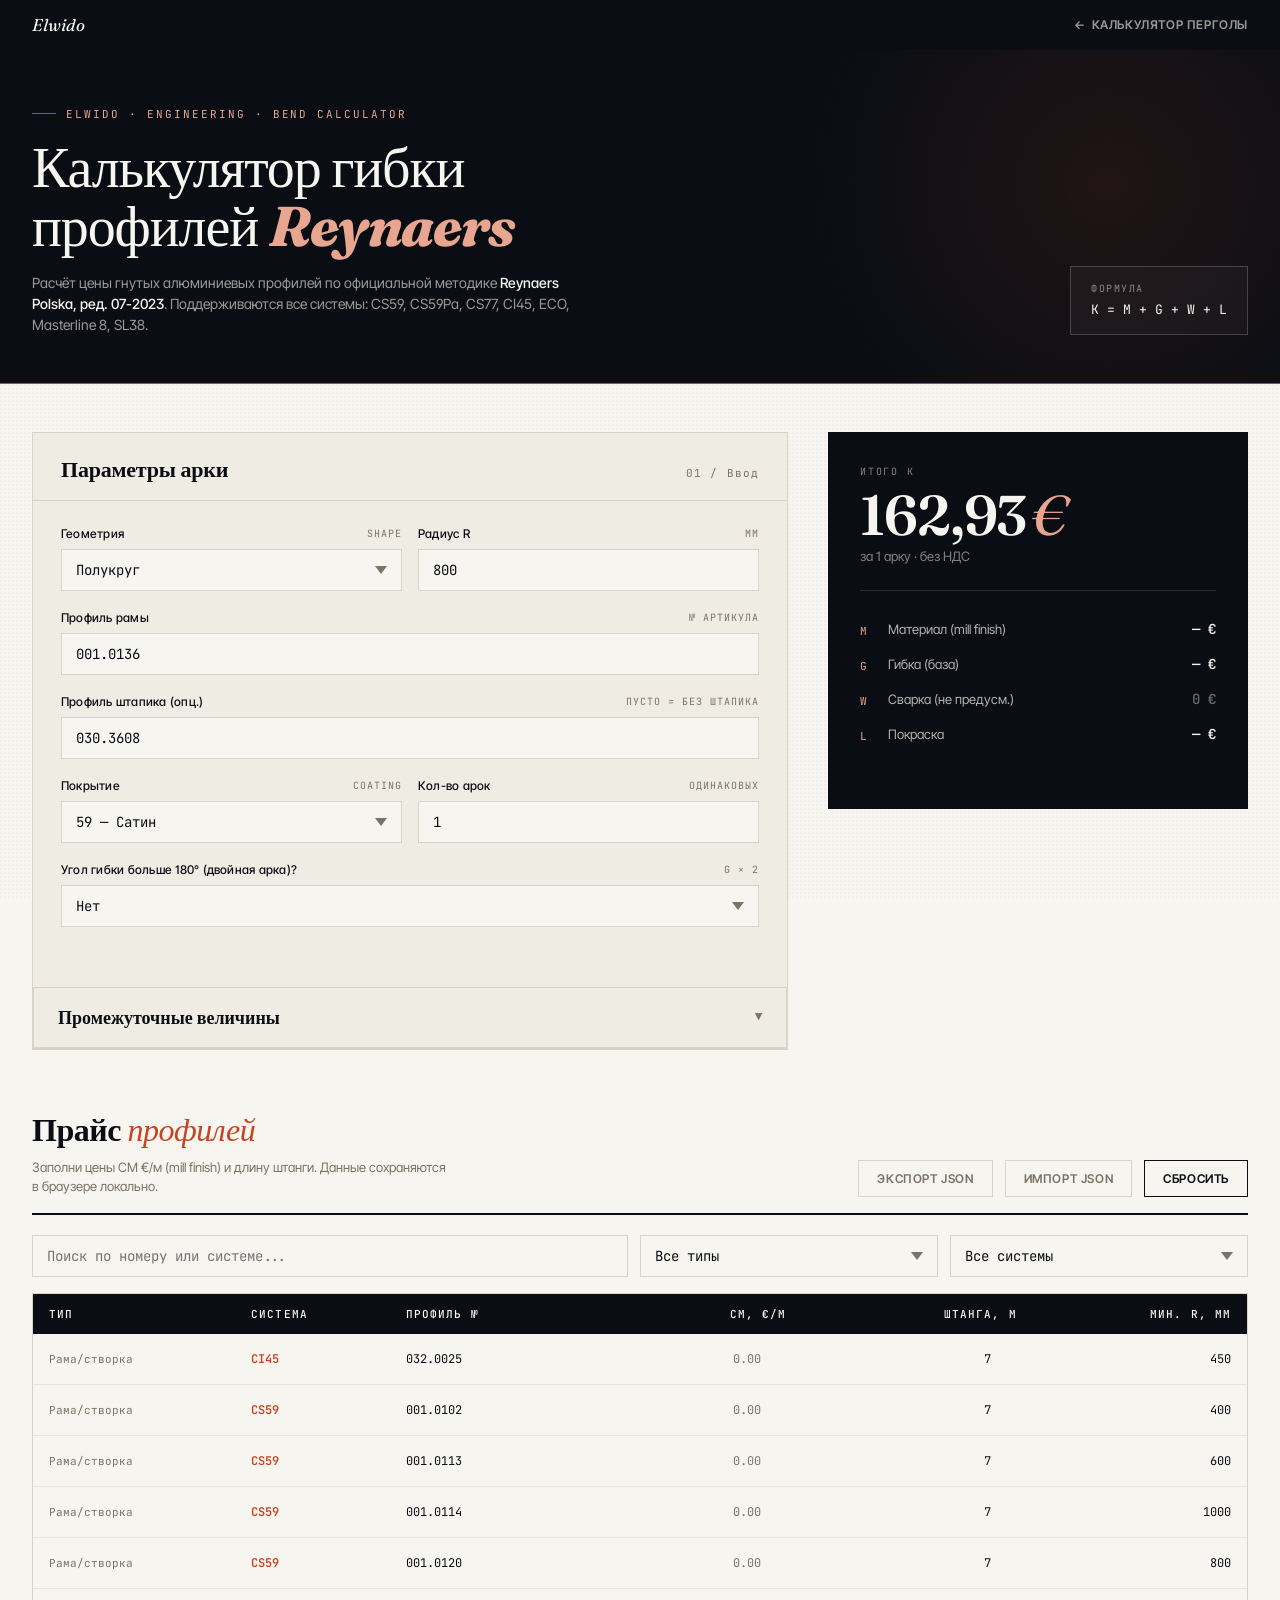
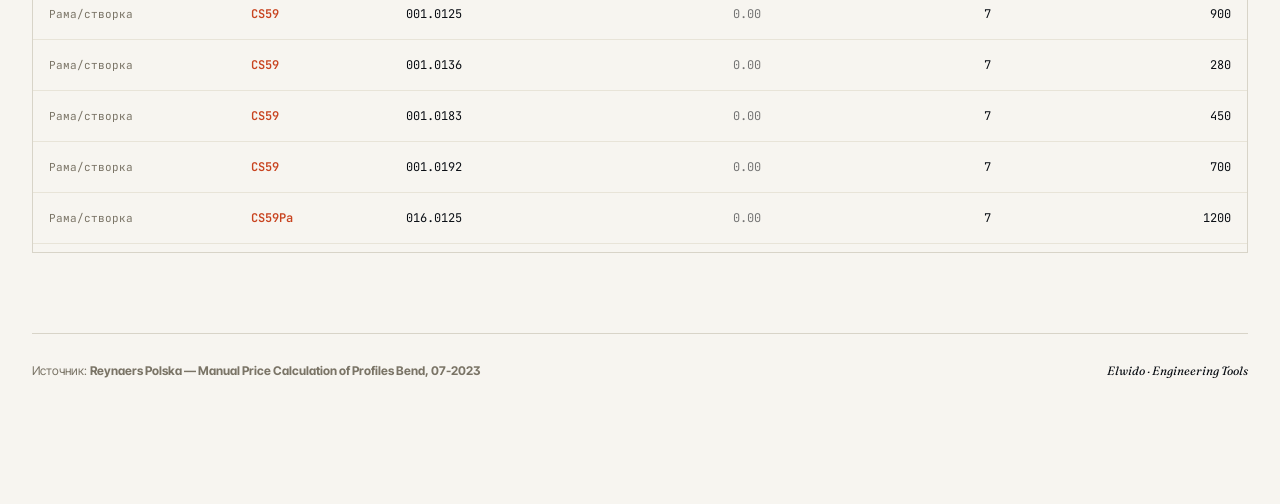
==== bending.html @ 5dc1578b "Add Reynaers profile bending calculator (bending.html) - New standalone page with full calculation l" ====
<!DOCTYPE html>
<html lang="ru">
<head>
<meta charset="UTF-8">
<meta name="viewport" content="width=device-width, initial-scale=1.0">
<title>Калькулятор гибки Reynaers — Elwido</title>
<link rel="preconnect" href="https://fonts.googleapis.com">
<link rel="preconnect" href="https://fonts.gstatic.com" crossorigin>
<link href="https://fonts.googleapis.com/css2?family=Fraunces:opsz,wght@9..144,400;9..144,600;9..144,800&family=JetBrains+Mono:wght@400;500;700&family=Inter+Tight:wght@400;500;600;700&display=swap" rel="stylesheet">
<style>
  :root {
    --ink: #0a0e14;
    --ink-soft: #1a1f28;
    --paper: #f7f5f0;
    --paper-warm: #efece4;
    --line: #d8d4c8;
    --line-soft: #e8e4d8;
    --accent: #c8431f;
    --accent-soft: #e8a690;
    --steel: #4a5568;
    --muted: #7a7466;
    --ok: #2d5f3f;
    --warn: #b8521a;
    --err: #8b2914;
    --shadow-sm: 0 1px 2px rgba(10,14,20,.04);
    --shadow-md: 0 2px 8px rgba(10,14,20,.06);
    --font-display: 'Fraunces', Georgia, serif;
    --font-body: 'Inter Tight', system-ui, sans-serif;
    --font-mono: 'JetBrains Mono', 'SF Mono', Consolas, monospace;
  }

  * { box-sizing: border-box; margin: 0; padding: 0; }
  html { scroll-behavior: smooth; }

  body {
    font-family: var(--font-body);
    color: var(--ink);
    background: var(--paper);
    line-height: 1.5;
    font-feature-settings: "ss01", "cv01", "cv11";
    -webkit-font-smoothing: antialiased;
  }

  body::before {
    content: '';
    position: fixed;
    inset: 0;
    background-image: radial-gradient(circle at 1px 1px, rgba(10,14,20,0.025) 1px, transparent 0);
    background-size: 4px 4px;
    pointer-events: none;
    z-index: 1;
  }

  .container {
    max-width: 1280px;
    margin: 0 auto;
    padding: 0 32px;
    position: relative;
    z-index: 2;
  }

  /* ── Top nav ── */
  .topnav {
    background: var(--ink);
    padding: 12px 32px;
    display: flex;
    align-items: center;
    justify-content: space-between;
    position: sticky;
    top: 0;
    z-index: 100;
  }
  .topnav-brand {
    font-family: var(--font-display);
    font-style: italic;
    font-size: 17px;
    color: var(--paper);
    text-decoration: none;
  }
  .topnav-back {
    font-family: var(--font-body);
    font-size: 12px;
    font-weight: 600;
    letter-spacing: 0.05em;
    text-transform: uppercase;
    color: rgba(247,245,240,0.6);
    text-decoration: none;
    display: flex;
    align-items: center;
    gap: 6px;
    transition: color 0.15s;
  }
  .topnav-back:hover { color: var(--paper); }
  .topnav-back::before { content: '←'; }

  /* ── Hero ── */
  .hero {
    background: var(--ink);
    color: var(--paper);
    padding: 56px 0 48px;
    position: relative;
    overflow: hidden;
    border-bottom: 1px solid var(--accent);
  }

  .hero::before {
    content: '';
    position: absolute;
    top: -50%;
    right: -10%;
    width: 600px;
    height: 600px;
    background: radial-gradient(circle, rgba(200,67,31,0.12) 0%, transparent 70%);
    pointer-events: none;
  }

  .hero-grid {
    display: grid;
    grid-template-columns: 1fr auto;
    gap: 32px;
    align-items: end;
    position: relative;
  }

  .eyebrow {
    font-family: var(--font-mono);
    font-size: 11px;
    letter-spacing: 0.18em;
    text-transform: uppercase;
    color: var(--accent-soft);
    margin-bottom: 16px;
    display: flex;
    align-items: center;
    gap: 10px;
  }
  .eyebrow::before {
    content: '';
    display: inline-block;
    width: 24px;
    height: 1px;
    background: var(--accent);
  }

  h1 {
    font-family: var(--font-display);
    font-weight: 400;
    font-size: clamp(36px, 5vw, 56px);
    line-height: 1.05;
    letter-spacing: -0.02em;
    margin-bottom: 16px;
  }
  h1 em {
    font-style: italic;
    font-weight: 800;
    color: var(--accent-soft);
  }

  .hero-meta {
    font-size: 14px;
    color: rgba(247,245,240,0.6);
    max-width: 540px;
  }
  .hero-meta strong { color: var(--paper); font-weight: 500; }

  .formula-badge {
    font-family: var(--font-mono);
    font-size: 13px;
    color: var(--paper);
    border: 1px solid rgba(247,245,240,0.2);
    padding: 14px 20px;
    background: rgba(247,245,240,0.03);
  }
  .formula-badge .label {
    font-size: 10px;
    color: rgba(247,245,240,0.5);
    text-transform: uppercase;
    letter-spacing: 0.15em;
    display: block;
    margin-bottom: 4px;
  }

  /* ── Layout ── */
  main { padding: 48px 0 96px; }

  .layout {
    display: grid;
    grid-template-columns: 1fr 420px;
    gap: 40px;
    align-items: start;
  }

  @media (max-width: 1024px) {
    .layout { grid-template-columns: 1fr; }
    .container { padding: 0 20px; }
    .hero { padding: 40px 0 32px; }
    .hero-grid { grid-template-columns: 1fr; }
    .topnav { padding: 12px 20px; }
  }

  /* ── Panel ── */
  .panel {
    background: var(--paper-warm);
    border: 1px solid var(--line);
  }
  .panel-header {
    padding: 20px 28px 14px;
    border-bottom: 1px solid var(--line);
    display: flex;
    justify-content: space-between;
    align-items: baseline;
  }
  .panel-title {
    font-family: var(--font-display);
    font-size: 22px;
    font-weight: 600;
    letter-spacing: -0.01em;
  }
  .panel-num {
    font-family: var(--font-mono);
    font-size: 11px;
    color: var(--muted);
    letter-spacing: 0.1em;
  }
  .panel-body { padding: 24px 28px 28px; }

  .field-group { display: grid; gap: 18px; }
  .field-row { display: grid; grid-template-columns: 1fr 1fr; gap: 16px; }
  .field { display: flex; flex-direction: column; gap: 6px; }
  .field-full { grid-column: 1 / -1; }

  label {
    font-size: 12px;
    font-weight: 500;
    color: var(--ink);
    letter-spacing: 0.02em;
    display: flex;
    justify-content: space-between;
    align-items: center;
  }
  label .hint {
    font-family: var(--font-mono);
    font-size: 10px;
    color: var(--muted);
    font-weight: 400;
    text-transform: uppercase;
    letter-spacing: 0.1em;
  }

  input[type="text"],
  input[type="number"],
  select {
    font-family: var(--font-mono);
    font-size: 14px;
    padding: 11px 14px;
    border: 1px solid var(--line);
    background: var(--paper);
    color: var(--ink);
    transition: border-color 0.15s, background 0.15s;
    width: 100%;
  }
  input[type="text"]:focus,
  input[type="number"]:focus,
  select:focus {
    outline: none;
    border-color: var(--accent);
    background: #fff;
  }
  select {
    appearance: none;
    background-image: url("data:image/svg+xml,%3Csvg xmlns='http://www.w3.org/2000/svg' width='12' height='8' viewBox='0 0 12 8'%3E%3Cpath fill='%237a7466' d='M6 8L0 0h12z'/%3E%3C/svg%3E");
    background-repeat: no-repeat;
    background-position: right 14px center;
    padding-right: 36px;
  }

  /* ── Result card ── */
  .result-card {
    background: var(--ink);
    color: var(--paper);
    padding: 32px;
    position: sticky;
    top: 60px;
  }
  .result-label {
    font-family: var(--font-mono);
    font-size: 10px;
    letter-spacing: 0.18em;
    text-transform: uppercase;
    color: rgba(247,245,240,0.5);
    margin-bottom: 8px;
  }
  .result-total {
    font-family: var(--font-display);
    font-size: 56px;
    font-weight: 600;
    line-height: 1;
    letter-spacing: -0.02em;
    margin-bottom: 4px;
  }
  .result-total .currency {
    color: var(--accent-soft);
    font-style: italic;
    font-weight: 400;
    margin-left: 4px;
  }
  .result-sub {
    font-size: 13px;
    color: rgba(247,245,240,0.5);
    margin-bottom: 28px;
    padding-bottom: 24px;
    border-bottom: 1px solid rgba(247,245,240,0.12);
  }

  .breakdown { display: grid; gap: 14px; }
  .breakdown-row {
    display: grid;
    grid-template-columns: auto 1fr auto;
    gap: 12px;
    align-items: baseline;
    font-size: 13px;
  }
  .breakdown-letter {
    font-family: var(--font-mono);
    font-size: 11px;
    color: var(--accent-soft);
    width: 16px;
  }
  .breakdown-name { color: rgba(247,245,240,0.7); }
  .breakdown-value {
    font-family: var(--font-mono);
    font-size: 14px;
    color: var(--paper);
    font-weight: 500;
  }
  .breakdown-row.muted .breakdown-value { color: rgba(247,245,240,0.4); }

  /* ── Checks ── */
  .checks { margin-top: 32px; }
  .check {
    display: grid;
    grid-template-columns: auto 1fr;
    gap: 12px;
    padding: 10px 0;
    border-bottom: 1px solid rgba(247,245,240,0.1);
    font-size: 13px;
  }
  .check:last-child { border-bottom: none; }
  .check-icon {
    width: 18px;
    height: 18px;
    border-radius: 50%;
    display: grid;
    place-items: center;
    font-family: var(--font-mono);
    font-size: 11px;
    font-weight: 700;
    flex-shrink: 0;
    margin-top: 1px;
  }
  .check.ok   .check-icon { background: var(--ok);   color: white; }
  .check.warn .check-icon { background: var(--warn);  color: white; }
  .check.err  .check-icon { background: var(--err);   color: white; }
  .check.muted .check-icon { background: rgba(247,245,240,0.15); color: rgba(247,245,240,0.5); }
  .check-text strong {
    display: block;
    font-weight: 500;
    color: var(--paper);
    margin-bottom: 2px;
  }
  .check-text span { color: rgba(247,245,240,0.5); font-size: 12px; }
  .check.err .check-text strong  { color: #f4a090; }
  .check.warn .check-text strong { color: #f0c090; }

  /* ── Intermediate ── */
  .intermediate {
    margin-top: 32px;
    background: var(--paper);
    border: 1px solid var(--line);
  }
  .intermediate-header {
    padding: 16px 24px;
    border-bottom: 1px solid var(--line);
    background: var(--paper-warm);
    display: flex;
    justify-content: space-between;
    align-items: center;
    cursor: pointer;
    user-select: none;
  }
  .intermediate-header:hover { background: #ebe7da; }
  .intermediate-title {
    font-family: var(--font-display);
    font-size: 18px;
    font-weight: 600;
  }
  .toggle-icon {
    font-family: var(--font-mono);
    font-size: 12px;
    color: var(--muted);
    transition: transform 0.2s;
  }
  .intermediate.open .toggle-icon { transform: rotate(180deg); }
  .intermediate-body { display: none; padding: 20px 24px; }
  .intermediate.open .intermediate-body { display: block; }

  .interm-grid {
    display: grid;
    grid-template-columns: repeat(auto-fill, minmax(220px, 1fr));
    gap: 14px 24px;
  }
  .interm-item {
    display: flex;
    justify-content: space-between;
    padding: 8px 0;
    border-bottom: 1px dashed var(--line-soft);
    font-size: 13px;
  }
  .interm-item .name { color: var(--muted); }
  .interm-item .value { font-family: var(--font-mono); font-weight: 500; color: var(--ink); }

  /* ── Price editor ── */
  .price-editor { margin-top: 56px; }
  .section-head {
    display: flex;
    justify-content: space-between;
    align-items: end;
    margin-bottom: 20px;
    padding-bottom: 16px;
    border-bottom: 2px solid var(--ink);
  }
  .section-head h2 {
    font-family: var(--font-display);
    font-size: 32px;
    font-weight: 600;
    letter-spacing: -0.015em;
  }
  .section-head h2 em { font-style: italic; color: var(--accent); font-weight: 400; }
  .section-head p { font-size: 13px; color: var(--muted); max-width: 420px; margin-top: 4px; }

  .price-toolbar { display: flex; gap: 12px; align-items: center; flex-wrap: wrap; }

  .btn {
    font-family: var(--font-body);
    font-size: 12px;
    font-weight: 600;
    letter-spacing: 0.05em;
    text-transform: uppercase;
    padding: 10px 18px;
    border: 1px solid var(--ink);
    background: var(--paper);
    color: var(--ink);
    cursor: pointer;
    transition: all 0.15s;
  }
  .btn:hover { background: var(--ink); color: var(--paper); }
  .btn.primary { background: var(--accent); border-color: var(--accent); color: white; }
  .btn.primary:hover { background: var(--ink); border-color: var(--ink); }
  .btn.ghost { background: transparent; border-color: var(--line); color: var(--muted); }
  .btn.ghost:hover { background: transparent; color: var(--ink); border-color: var(--ink); }

  .filter-bar {
    display: grid;
    grid-template-columns: 2fr 1fr 1fr;
    gap: 12px;
    margin-bottom: 16px;
  }

  .price-table-wrap {
    border: 1px solid var(--line);
    background: var(--paper);
    overflow: auto;
    max-height: 560px;
  }

  table { width: 100%; border-collapse: collapse; font-size: 13px; }
  thead { position: sticky; top: 0; background: var(--ink); color: var(--paper); z-index: 1; }
  th {
    padding: 12px 16px;
    text-align: left;
    font-family: var(--font-mono);
    font-size: 11px;
    text-transform: uppercase;
    letter-spacing: 0.1em;
    font-weight: 500;
  }
  th.num, td.num { text-align: right; }
  tbody tr { border-bottom: 1px solid var(--line-soft); transition: background 0.1s; }
  tbody tr:hover { background: var(--paper-warm); }
  td { padding: 10px 16px; font-family: var(--font-mono); font-size: 12px; }
  td.type { color: var(--muted); font-size: 11px; }
  td.system { font-weight: 600; color: var(--accent); }

  td input[type="number"] {
    font-family: var(--font-mono);
    font-size: 12px;
    padding: 6px 10px;
    border: 1px solid transparent;
    background: transparent;
    text-align: right;
    width: 100px;
  }
  td input[type="number"]:focus { border-color: var(--accent); background: white; outline: none; }

  datalist { display: none; }

  /* ── Footer ── */
  footer {
    border-top: 1px solid var(--line);
    padding: 28px 0;
    margin-top: 80px;
    color: var(--muted);
    font-size: 12px;
    display: flex;
    justify-content: space-between;
    flex-wrap: wrap;
    gap: 12px;
  }
  footer .brand { font-family: var(--font-display); font-style: italic; color: var(--ink); }

  @keyframes fadeUp {
    from { opacity: 0; transform: translateY(8px); }
    to   { opacity: 1; transform: translateY(0); }
  }
  .animate { animation: fadeUp 0.4s ease-out backwards; }
  .animate:nth-child(1) { animation-delay: 0.05s; }
  .animate:nth-child(2) { animation-delay: 0.1s; }

  @media print {
    .topnav, .hero, .price-editor, .intermediate-header { display: none; }
    body { background: white; }
    .result-card { background: white; color: var(--ink); border: 2px solid var(--ink); }
    .result-card .breakdown-name { color: var(--ink); }
    .check-text strong { color: var(--ink) !important; }
  }
</style>
</head>
<body>

<nav class="topnav">
  <a href="index.html" class="topnav-brand">Elwido</a>
  <a href="index.html" class="topnav-back">Калькулятор перголы</a>
</nav>

<header class="hero">
  <div class="container">
    <div class="hero-grid">
      <div>
        <div class="eyebrow">Elwido · Engineering · Bend Calculator</div>
        <h1>Калькулятор гибки<br>профилей <em>Reynaers</em></h1>
        <p class="hero-meta">
          Расчёт цены гнутых алюминиевых профилей по официальной методике
          <strong>Reynaers Polska, ред. 07-2023</strong>. Поддерживаются все системы:
          CS59, CS59Pa, CS77, CI45, ECO, Masterline 8, SL38.
        </p>
      </div>
      <div class="formula-badge">
        <span class="label">Формула</span>
        K = M + G + W + L
      </div>
    </div>
  </div>
</header>

<main>
  <div class="container">

    <div class="layout">

      <!-- ВВОД -->
      <section class="panel animate">
        <div class="panel-header">
          <div class="panel-title">Параметры арки</div>
          <div class="panel-num">01 / Ввод</div>
        </div>

        <div class="panel-body">
          <div class="field-group">

            <div class="field-row">
              <div class="field">
                <label>Геометрия <span class="hint">Shape</span></label>
                <select id="geometry">
                  <option value="halfcircle">Полукруг</option>
                  <option value="circle">Круг (полное окно)</option>
                  <option value="segment">Сегмент</option>
                </select>
              </div>
              <div class="field">
                <label>Радиус R <span class="hint">мм</span></label>
                <input type="number" id="radius" value="800" min="0" step="10">
              </div>
            </div>

            <div class="field-row" id="segment-fields" style="display:none">
              <div class="field">
                <label>Хорда B <span class="hint">мм · сегмент</span></label>
                <input type="number" id="chord" value="0" min="0" step="10">
              </div>
              <div class="field">
                <label>Стрела H <span class="hint">мм · сегмент</span></label>
                <input type="number" id="sagitta" value="0" min="0" step="10">
              </div>
            </div>

            <div class="field field-full">
              <label>Профиль рамы <span class="hint">№ артикула</span></label>
              <input type="text" id="profile-frame" list="profile-list" value="001.0136" placeholder="например, 001.0136">
            </div>

            <div class="field field-full">
              <label>Профиль штапика (опц.) <span class="hint">пусто = без штапика</span></label>
              <input type="text" id="profile-bead" list="profile-list" value="030.3608" placeholder="например, 030.3608">
              <datalist id="profile-list"></datalist>
            </div>

            <div class="field-row">
              <div class="field">
                <label>Покрытие <span class="hint">Coating</span></label>
                <select id="color"></select>
              </div>
              <div class="field">
                <label>Кол-во арок <span class="hint">одинаковых</span></label>
                <input type="number" id="quantity" value="1" min="1" step="1">
              </div>
            </div>

            <div class="field field-full">
              <label>Угол гибки больше 180° (двойная арка)? <span class="hint">G × 2</span></label>
              <select id="big-angle">
                <option value="no">Нет</option>
                <option value="yes">Да — двойная цена гибки</option>
              </select>
            </div>

          </div>
        </div>

        <!-- ПРОМЕЖУТОЧНЫЕ -->
        <div class="intermediate" id="intermediate">
          <div class="intermediate-header" onclick="document.getElementById('intermediate').classList.toggle('open')">
            <div class="intermediate-title">Промежуточные величины</div>
            <span class="toggle-icon">▼</span>
          </div>
          <div class="intermediate-body">
            <div class="interm-grid" id="interm-grid"></div>
          </div>
        </div>

      </section>

      <!-- РЕЗУЛЬТАТ -->
      <aside>
        <div class="result-card animate">
          <div class="result-label">Итого K</div>
          <div class="result-total"><span id="total-value">—</span><span class="currency">€</span></div>
          <div class="result-sub">за <span id="total-arches">1</span> арку · без НДС</div>

          <div class="breakdown">
            <div class="breakdown-row">
              <span class="breakdown-letter">M</span>
              <span class="breakdown-name">Материал (mill finish)</span>
              <span class="breakdown-value" id="bd-m">— €</span>
            </div>
            <div class="breakdown-row">
              <span class="breakdown-letter">G</span>
              <span class="breakdown-name">Гибка (база)</span>
              <span class="breakdown-value" id="bd-g">— €</span>
            </div>
            <div class="breakdown-row" id="bd-surcharge-row" style="display:none">
              <span class="breakdown-letter">+</span>
              <span class="breakdown-name">Надбавка за комплект</span>
              <span class="breakdown-value" id="bd-surcharge">— €</span>
            </div>
            <div class="breakdown-row muted">
              <span class="breakdown-letter">W</span>
              <span class="breakdown-name">Сварка (не предусм.)</span>
              <span class="breakdown-value">0 €</span>
            </div>
            <div class="breakdown-row">
              <span class="breakdown-letter">L</span>
              <span class="breakdown-name">Покраска</span>
              <span class="breakdown-value" id="bd-l">— €</span>
            </div>
          </div>

          <div class="checks" id="checks"></div>
        </div>
      </aside>

    </div>

    <!-- ПРАЙС-РЕДАКТОР -->
    <section class="price-editor">
      <div class="section-head">
        <div>
          <h2>Прайс <em>профилей</em></h2>
          <p>Заполни цены CM €/м (mill finish) и длину штанги. Данные сохраняются в браузере локально.</p>
        </div>
        <div class="price-toolbar">
          <button class="btn ghost" onclick="exportPrices()">Экспорт JSON</button>
          <button class="btn ghost" onclick="document.getElementById('import-file').click()">Импорт JSON</button>
          <input type="file" id="import-file" accept=".json" style="display:none" onchange="importPrices(event)">
          <button class="btn" onclick="resetPrices()">Сбросить</button>
        </div>
      </div>

      <div class="filter-bar">
        <input type="text" id="filter-search" placeholder="Поиск по номеру или системе...">
        <select id="filter-type">
          <option value="">Все типы</option>
          <option value="frame">Рама/импост/створка</option>
          <option value="door">Дверь</option>
          <option value="bead">Штапик/доп.</option>
          <option value="lprofile">L-профиль/труба</option>
        </select>
        <select id="filter-system">
          <option value="">Все системы</option>
        </select>
      </div>

      <div class="price-table-wrap">
        <table>
          <thead>
            <tr>
              <th>Тип</th>
              <th>Система</th>
              <th>Профиль №</th>
              <th class="num">CM, €/м</th>
              <th class="num">Штанга, м</th>
              <th class="num">Мин. R, мм</th>
            </tr>
          </thead>
          <tbody id="price-tbody"></tbody>
        </table>
      </div>
    </section>

  </div>

  <div class="container">
    <footer>
      <div>
        Источник: <strong>Reynaers Polska — Manual Price Calculation of Profiles Bend, 07-2023</strong>
      </div>
      <div class="brand">Elwido · Engineering Tools</div>
    </footer>
  </div>
</main>

<script>
/* ============================================================================
   ДАННЫЕ (Reynaers Polska, 07-2023)
   ============================================================================ */

const MIN_RADII = {
  "032.0025":450,"001.0102":400,"001.0113":600,"001.0114":1000,
  "001.0120":800,"001.0125":900,"001.0136":280,"001.0183":450,
  "001.0192":700,"016.0125":1200,"016.0136":400,"016.0183":850,
  "008.0183":600,"008.0525":1100,"008.3102":400,"008.3113":600,
  "008.3120":500,"008.3125":1100,"008.3136":400,"008.3183":450,
  "008.3192":700,"008.3483":450,"003.0002":300,"003.0016":350,
  "408.0102":400,"408.0113":500,"408.0120":500,"408.0125":800,
  "408.0136":300,"408.0160":800,"408.0183":400,"408.0192":800,
  "408.0283":400,"408.0902":500,
  "403.0036":270,"403.0039":300,"403.0083":400,"403.0102":300,
  "403.0136":300,"403.0183":400,"403.0192":600,"403.0202":300,
  "403.0236":400,"403.0302":300,"403.0336":400,"403.0392":600,
  "032.0898":800,"001.0869":1000,"001.0898":1000,"001.1014":1200,
  "001.1026":1200,"016.0014":1500,"016.0026":1500,"016.0614":1300,
  "016.0636":600,"016.0898":1000,"008.0016":1200,"008.0414":1000,
  "008.0469":1000,"008.0598":1000,"008.1898":800,"008.2026":1000,
  "408.0014":1200,"408.0026":1200,"408.0469":800,"408.0498":800,
  "408.1334":1200,"403.0598":400,"403.1026":1000,"403.2014":1000,
  "002.0678":300,"002.0679":300,"002.0680":300,"002.0681":300,
  "002.0682":300,"004.3399":270,"030.3717":270,"032.0600":270,
  "032.0601":270,"032.0603":270,"030.3705":300,"030.3709":300,
  "032.0028":0,"032.0604":0,
  "008.0226":300,"008.1029":500,"001.0201":270,
  "030.1050":300,"030.1051":300,"030.3196":300,"030.3200":300,
  "030.3606":300,"030.3607":300,"030.3608":300,"030.3609":300,
  "030.3610":300,"030.3611":300,"030.3612":300,"030.3613":300,
  "030.3614":300,"030.3615":300,"030.3616":300,"030.3626":300,
  "030.3627":300,"030.3628":300,"030.3629":300,"030.3630":300,
  "030.3631":300,"030.3632":300,"030.3634":300,
  "130.3645":300,"130.3646":300,"408.0894":400,
  "002.0609":300,"002.0673":300,"002.0674":300,"002.0675":300,
  "002.0683":300,"002.0686":300,"002.0687":300,"002.0688":300,
  "002.1676":300,"002.1677":300,"002.2704":300,
  "403.0256":800,"403.0356":500,"403.0050":300,"403.0150":300,
  "403.0703":300,"403.0603":300,
  "0A5.0504":350,"0L2.0202":500,"0L4.0202":800,"0L5.0252":800,
};

const BENDING_PRICES = {
  "004.3399":[19,26,null,null,null],
  "032.0028":[19,26,null,null,null],
  "032.0600":[19,26,null,null,null],
  "032.0601":[19,26,null,null,null],
  "032.0603":[19,26,null,null,null],
  "032.0604":[19,26,null,null,null],
  "032.0025":[56,78,96,115,137],
  "032.0898":[93,130,167,null,null],
  "001.0102":[67,89,null,null,null],
  "001.0113":[67,89,111,134,null],
  "001.0114":[74,104,130,148,null],
  "001.0120":[74,104,130,148,null],
  "001.0125":[74,104,130,148,null],
  "001.0136":[56,78,96,115,null],
  "001.0183":[67,93,111,134,null],
  "001.0192":[74,null,null,null,null],
  "001.0869":[93,111,null,null,null],
  "001.0898":[93,111,null,null,null],
  "001.1014":[93,null,null,null,null],
  "001.1026":[93,null,null,null,null],
  "016.0014":[111,null,null,null,null],
  "016.0026":[111,null,null,null,null],
  "016.0125":[93,130,null,null,null],
  "016.0136":[67,93,111,null,null],
  "016.0183":[74,99,130,null,null],
  "016.0614":[111,null,null,null,null],
  "016.0636":[67,93,null,null,null],
  "016.0898":[93,130,null,null,null],
  "008.0016":[93,130,null,null,null],
  "008.3120":[74,99,126,148,null],
  "008.0183":[67,93,111,134,148],
  "008.0226":[22,30,null,null,null],
  "008.0414":[93,130,null,null,null],
  "008.0469":[93,130,167,null,null],
  "008.0525":[74,99,126,148,167],
  "008.0598":[93,130,167,null,null],
  "008.1029":[19,26,null,null,null],
  "008.1898":[93,130,167,null,null],
  "008.2026":[93,null,null,null,null],
  "008.3102":[67,93,null,null,null],
  "008.3113":[67,93,111,134,null],
  "008.3125":[74,99,126,148,null],
  "008.3136":[56,78,96,115,137],
  "008.3183":[67,93,111,134,148],
  "008.3483":[93,130,null,null,null],
  "008.3192":[74,null,null,null,null],
  "003.0002":[56,null,null,null,null],
  "003.0016":[56,78,96,115,null],
  "030.3705":[26,null,null,null,null],
  "030.3709":[26,null,null,null,null],
  "030.3717":[30,null,null,null,null],
  "001.0201":[30,null,null,null,null],
  "030.1050":[19,26,null,null,null],
  "030.1051":[19,26,null,null,null],
  "030.3196":[22,null,null,null,null],
  "030.3200":[19,26,null,null,null],
  "030.3606":[26,null,null,null,null],
  "030.3607":[22,26,null,null,null],
  "030.3608":[19,26,null,null,null],
  "030.3609":[19,26,null,null,null],
  "030.3610":[19,26,null,null,null],
  "030.3611":[19,26,null,null,null],
  "030.3612":[19,26,null,null,null],
  "030.3613":[19,26,null,null,null],
  "030.3614":[19,26,null,null,null],
  "030.3615":[22,26,null,null,null],
  "030.3616":[22,26,null,null,null],
  "030.3626":[30,null,null,null,null],
  "030.3627":[30,null,null,null,null],
  "030.3628":[30,null,null,null,null],
  "030.3629":[30,null,null,null,null],
  "030.3630":[30,null,null,null,null],
  "030.3631":[30,null,null,null,null],
  "030.3632":[30,null,null,null,null],
  "030.3634":[30,null,null,null,null],
  "130.3645":[26,null,null,null,null],
  "130.3646":[26,null,null,null,null],
  "408.0014":[104,null,null,null,null],
  "408.0026":[104,null,null,null,null],
  "408.0102":[74,null,null,null,null],
  "408.0120":[74,104,134,null,null],
  "408.0125":[93,117,141,null,null],
  "408.0136":[56,78,96,115,null],
  "408.0183":[67,89,111,134,null],
  "408.0113":[74,104,134,null,null],
  "408.1334":[104,null,null,null,null],
  "408.0283":[67,89,111,134,null],
  "408.0160":[93,117,141,null,null],
  "408.0192":[93,null,null,null,null],
  "408.0469":[93,130,null,null,null],
  "408.0498":[93,130,null,null,null],
  "408.0894":[56,78,96,115,null],
  "408.0902":[93,null,null,null,null],
  "002.0609":[19,26,null,null,null],
  "002.0673":[19,26,null,null,null],
  "002.0674":[19,26,null,null,null],
  "002.0675":[19,26,null,null,null],
  "002.0678":[19,26,null,null,null],
  "002.0679":[19,26,null,null,null],
  "002.0680":[19,26,null,null,null],
  "002.0681":[19,26,null,null,null],
  "002.0682":[19,26,null,null,null],
  "002.0683":[19,26,null,null,null],
  "002.0686":[22,26,null,null,null],
  "002.0687":[19,26,null,null,null],
  "002.0688":[22,26,null,null,null],
  "002.1676":[26,null,null,null,null],
  "002.1677":[26,null,null,null,null],
  "002.2704":[22,30,null,null,null],
  "403.0036":[56,78,96,null,null],
  "403.0039":[56,78,96,null,null],
  "403.0083":[74,104,134,null,null],
  "403.0392":[93,null,null,null,null],
  "403.0102":[67,null,null,null,null],
  "403.0136":[56,78,96,null,null],
  "403.0183":[74,104,134,null,null],
  "403.0192":[93,null,null,null,null],
  "403.0202":[67,null,null,null,null],
  "403.0236":[56,78,96,null,null],
  "403.0256":[74,111,null,null,null],
  "403.0302":[67,null,null,null,null],
  "403.0336":[74,104,134,null,null],
  "403.0356":[74,104,134,null,null],
  "403.0598":[74,104,null,null,null],
  "403.1026":[93,null,null,null,null],
  "403.2014":[93,111,null,null,null],
  "0A5.0504":[56,78,96,null,null],
  "0L2.0202":[26,37,56,null,null],
  "0L4.0202":[37,56,74,null,null],
  "0L5.0252":[56,78,96,null,null],
  "403.0050":[19,26,null,null,null],
  "403.0150":[19,26,null,null,null],
  "403.0703":[19,26,null,null,null],
  "403.0603":[19,26,null,null,null],
};

const CATALOG = [
  ["frame","CI45","032.0025"],
  ["frame","CS59","001.0102"],["frame","CS59","001.0113"],["frame","CS59","001.0114"],
  ["frame","CS59","001.0120"],["frame","CS59","001.0125"],["frame","CS59","001.0136"],
  ["frame","CS59","001.0183"],["frame","CS59","001.0192"],
  ["frame","CS59Pa","016.0125"],["frame","CS59Pa","016.0136"],["frame","CS59Pa","016.0183"],
  ["frame","CS77","008.0183"],["frame","CS77","008.0525"],["frame","CS77","008.3102"],
  ["frame","CS77","008.3113"],["frame","CS77","008.3120"],["frame","CS77","008.3125"],
  ["frame","CS77","008.3136"],["frame","CS77","008.3183"],["frame","CS77","008.3192"],
  ["frame","CS77","008.3483"],
  ["frame","ECO","003.0002"],["frame","ECO","003.0016"],
  ["frame","ML8","408.0102"],["frame","ML8","408.0113"],["frame","ML8","408.0120"],
  ["frame","ML8","408.0125"],["frame","ML8","408.0136"],["frame","ML8","408.0160"],
  ["frame","ML8","408.0183"],["frame","ML8","408.0192"],["frame","ML8","408.0283"],
  ["frame","ML8","408.0902"],
  ["frame","SL38","403.0036"],["frame","SL38","403.0039"],["frame","SL38","403.0083"],
  ["frame","SL38","403.0102"],["frame","SL38","403.0136"],["frame","SL38","403.0183"],
  ["frame","SL38","403.0192"],["frame","SL38","403.0202"],["frame","SL38","403.0236"],
  ["frame","SL38","403.0302"],["frame","SL38","403.0336"],["frame","SL38","403.0392"],
  ["door","CI45","032.0898"],
  ["door","CS59","001.0869"],["door","CS59","001.0898"],["door","CS59","001.1014"],["door","CS59","001.1026"],
  ["door","CS59Pa","016.0014"],["door","CS59Pa","016.0026"],["door","CS59Pa","016.0614"],
  ["door","CS59Pa","016.0636"],["door","CS59Pa","016.0898"],
  ["door","CS77","008.0016"],["door","CS77","008.0414"],["door","CS77","008.0469"],
  ["door","CS77","008.0598"],["door","CS77","008.1898"],["door","CS77","008.2026"],
  ["door","ML8","408.0014"],["door","ML8","408.0026"],["door","ML8","408.0469"],
  ["door","ML8","408.0498"],["door","ML8","408.1334"],
  ["door","SL38","403.0598"],["door","SL38","403.1026"],["door","SL38","403.2014"],
  ["bead","GENERAL","002.0678"],["bead","GENERAL","002.0679"],["bead","GENERAL","002.0680"],
  ["bead","GENERAL","002.0681"],["bead","GENERAL","002.0682"],
  ["bead","CI45","004.3399"],
  ["bead","ECO","030.3717"],["bead","ECO","030.3705"],["bead","ECO","030.3709"],
  ["bead","CI45","032.0600"],["bead","CI45","032.0601"],["bead","CI45","032.0603"],
  ["bead","CI45","032.0028"],["bead","CI45","032.0604"],
  ["bead","CS77","008.0226"],["bead","CS77","008.1029"],
  ["bead","CS59","001.0201"],
  ["bead","GENERAL","030.1050"],["bead","GENERAL","030.1051"],
  ["bead","GENERAL","030.3196"],["bead","GENERAL","030.3200"],
  ["bead","GENERAL","030.3606"],["bead","GENERAL","030.3607"],
  ["bead","GENERAL","030.3608"],["bead","GENERAL","030.3609"],
  ["bead","GENERAL","030.3610"],["bead","GENERAL","030.3611"],
  ["bead","GENERAL","030.3612"],["bead","GENERAL","030.3613"],
  ["bead","GENERAL","030.3614"],["bead","GENERAL","030.3615"],
  ["bead","GENERAL","030.3616"],["bead","GENERAL","030.3626"],
  ["bead","GENERAL","030.3627"],["bead","GENERAL","030.3628"],
  ["bead","GENERAL","030.3629"],["bead","GENERAL","030.3630"],
  ["bead","GENERAL","030.3631"],["bead","GENERAL","030.3632"],
  ["bead","GENERAL","030.3634"],
  ["bead","GENERAL","130.3645"],["bead","GENERAL","130.3646"],
  ["bead","ML8","408.0894"],
  ["bead","SL38","002.0609"],["bead","SL38","002.0673"],["bead","SL38","002.0674"],
  ["bead","SL38","002.0675"],["bead","SL38","002.0683"],["bead","SL38","002.0686"],
  ["bead","SL38","002.0687"],["bead","SL38","002.0688"],
  ["bead","SL38","002.1676"],["bead","SL38","002.1677"],["bead","SL38","002.2704"],
  ["bead","SL38","403.0256"],["bead","SL38","403.0356"],
  ["bead","SL38","403.0050"],["bead","SL38","403.0150"],
  ["bead","SL38","403.0703"],["bead","SL38","403.0603"],
  ["lprofile","STANDARD","0A5.0504"],
  ["lprofile","STANDARD","0L2.0202"],
  ["lprofile","STANDARD","0L4.0202"],
  ["lprofile","STANDARD","0L5.0252"],
];

const TYPE_LABELS = { frame:"Рама/створка", door:"Дверь", bead:"Штапик", lprofile:"L-профиль" };

const COLORS = [
  ["00 — Mill finish (без покраски)", 0],
  ["49 — Coatex", 5.88],
  ["45 — Coatex (Seaside A)", 6.86],
  ["51 — Стандартная покраска", 5.86],
  ["59 — Сатин", 5.88],
  ["55 — Сатин (Seaside A)", 6.86],
  ["79 — Матовая", 5.88],
  ["75 — Матовая (Seaside A)", 6.86],
  ["99 — Металлик", 5.88],
  ["PR (P04)", 8.14],
  ["PR (P04) + Seaside A", 9.12],
  ["PR (P06)", 7.34],
  ["PR (P06) + Seaside A", 8.32],
  ["PR (P07)", 9.20],
  ["PR (P07) + Seaside A", 10.18],
  ["PR (P09)", 12.98],
  ["PR (P09) + Seaside A", 13.96],
];

/* ============================================================================
   ХРАНИЛИЩЕ
   ============================================================================ */
const STORAGE_KEY = "elwido_reynaers_prices_v1";

function loadPrices() {
  try { const r = localStorage.getItem(STORAGE_KEY); return r ? JSON.parse(r) : {}; }
  catch { return {}; }
}
function savePrices(p) { localStorage.setItem(STORAGE_KEY, JSON.stringify(p)); }

let prices = loadPrices();
function getCM(num)     { return prices[num]?.cm     || 0; }
function getLength(num) { return prices[num]?.length || 7; }

/* ============================================================================
   РАСЧЁТ
   ============================================================================ */
function calc() {
  const geometry  = document.getElementById("geometry").value;
  const R         = parseFloat(document.getElementById("radius").value)   || 0;
  const B         = parseFloat(document.getElementById("chord").value)    || 0;
  const H         = parseFloat(document.getElementById("sagitta").value)  || 0;
  const profFrame = document.getElementById("profile-frame").value.trim();
  const profBead  = document.getElementById("profile-bead").value.trim();
  const colorIdx  = parseInt(document.getElementById("color").value);
  const qty       = Math.max(1, parseInt(document.getElementById("quantity").value) || 1);
  const bigAngle  = document.getElementById("big-angle").value === "yes";
  const WL        = COLORS[colorIdx][1];

  // DR
  let DR_mm = 0;
  if (geometry === "circle" || geometry === "halfcircle") {
    DR_mm = Math.PI * R;
  } else if (geometry === "segment" && R > 0 && B > 0 && B <= 2 * R) {
    DR_mm = R * 2 * Math.asin(B / (2 * R));
  }
  const DR_m  = DR_mm / 1000;
  const DG_mm = DR_mm + 600;

  function calcDS(profileNum) {
    const len = getLength(profileNum);
    if (!len) return 0;
    return DG_mm / 1000 <= len / 2 ? len / 2 : len;
  }
  const DS_frame = calcDS(profFrame);
  const DS_bead  = profBead ? calcDS(profBead) : 0;

  // Диапазон DR
  let bandIdx = -1;
  if      (DR_m <= 2)   bandIdx = 0;
  else if (DR_m <= 3.5) bandIdx = 1;
  else if (DR_m <= 4.5) bandIdx = 2;
  else if (DR_m <= 5.5) bandIdx = 3;
  else if (DR_m <= 6.5) bandIdx = 4;

  function getBendPrice(profileNum) {
    if (!profileNum || bandIdx < 0) return 0;
    const row = BENDING_PRICES[profileNum];
    if (!row) return 0;
    return row[bandIdx] || 0;
  }

  const G_frame_unit = getBendPrice(profFrame);
  const G_bead_unit  = profBead ? getBendPrice(profBead) : 0;

  // M — материал
  const circleMul = geometry === "circle" ? 2 : 1;
  const M = circleMul * (getCM(profFrame) * DS_frame + getCM(profBead) * DS_bead);

  // G — гибка
  const angleMul = bigAngle ? 2 : 1;
  const G_base   = (G_frame_unit + G_bead_unit) * circleMul * angleMul;

  // Надбавка за комплект
  let surcharge = 0;
  if (profBead && qty === 1 && geometry !== "circle") {
    surcharge += G_frame_unit >= 56 ? 30 : 12;
    surcharge += G_bead_unit  >= 56 ? 30 : 12;
  }

  // L — покраска
  let B1 = 0, H1 = 0;
  if (geometry === "circle" || geometry === "halfcircle") {
    B1 = (2 * R) / 1000;
    H1 = R / 1000 + 0.1;
  } else if (geometry === "segment") {
    B1 = B / 1000 + 0.2;
    H1 = H / 1000 + 0.1;
  }
  H1 = Math.max(0.25, H1);
  const beadMul = profBead ? 2 : 1;
  const L_one   = circleMul * beadMul * B1 * H1 * WL;

  const W     = 0;
  const K_one   = M + G_base + W + L_one;
  const K_total = K_one * qty + surcharge;

  // Проверки
  const checks = [];
  const minR_frame = MIN_RADII[profFrame];
  const minR_bead  = profBead ? MIN_RADII[profBead] : null;

  if (R > 0 && minR_frame !== undefined && minR_frame > 0) {
    if (R >= minR_frame) {
      checks.push({status:"ok",   title:"Радиус ≥ мин. для рамы",       note:`${minR_frame} мм минимум`});
    } else {
      checks.push({status:"err",  title:"Радиус меньше минимального",    note:`Для ${profFrame} нужно R ≥ ${minR_frame} мм`});
    }
  } else if (profFrame && minR_frame === undefined) {
    checks.push({status:"warn", title:"Профиль рамы не найден",          note:`${profFrame} нет в каталоге`});
  }

  if (profBead) {
    if (minR_bead !== undefined && minR_bead > 0) {
      if (R >= minR_bead) {
        checks.push({status:"ok",  title:"Радиус ≥ мин. для штапика",   note:`${minR_bead} мм минимум`});
      } else {
        checks.push({status:"err", title:"Радиус мал для штапика",      note:`Для ${profBead} нужно R ≥ ${minR_bead} мм`});
      }
    } else if (minR_bead === undefined) {
      checks.push({status:"warn", title:"Штапик не найден в каталоге",  note:profBead});
    }
  }

  const lenFrame = getLength(profFrame);
  if (lenFrame > 0 && DG_mm / 1000 > lenFrame) {
    checks.push({status:"err", title:"DG превышает длину штанги", note:`${(DG_mm/1000).toFixed(2)} м > ${lenFrame} м`});
  } else if (DG_mm > 0) {
    checks.push({status:"ok", title:"DG помещается в штангу"});
  }

  if (bandIdx < 0 && DR_mm > 0) {
    checks.push({status:"err", title:"DR > 6.5 м", note:"Гибка вне таблицы"});
  } else if (G_frame_unit === 0 && profFrame && bandIdx >= 0) {
    checks.push({status:"err", title:"Гибка недоступна", note:`${profFrame} не гнётся при DR ${DR_m.toFixed(2)} м`});
  } else if (DR_mm > 0) {
    checks.push({status:"ok", title:"Гибка доступна для DR"});
  }

  if (H1 > 2 && WL > 0) {
    checks.push({status:"err", title:"H превышает 2 м", note:"Не помещается в покрасочную камеру"});
  }
  if (geometry === "segment" && (B === 0 || H === 0 || B > 2 * R)) {
    checks.push({status:"warn", title:"Проверь геометрию сегмента", note:"Заполни B и H, B ≤ 2R"});
  }
  if (getCM(profFrame) === 0 && profFrame) {
    checks.push({status:"warn", title:"Не задана цена CM рамы",     note:`Заполни прайс для ${profFrame}`});
  }
  if (profBead && getCM(profBead) === 0) {
    checks.push({status:"warn", title:"Не задана цена CM штапика",  note:`Заполни прайс для ${profBead}`});
  }

  return {
    DR_mm, DG_mm, DR_m, DS_frame, DS_bead,
    bandIdx, G_frame_unit, G_bead_unit,
    M, G_base, surcharge, L_one, W,
    K_one, K_total, qty, B1, H1, WL,
    minR_frame, minR_bead,
    CM_frame: getCM(profFrame), CM_bead: getCM(profBead),
    checks
  };
}

/* ============================================================================
   РЕНДЕРИНГ
   ============================================================================ */
function fmt(n, dec = 2) {
  if (!isFinite(n)) return "—";
  return n.toLocaleString("ru-RU", {minimumFractionDigits:dec, maximumFractionDigits:dec});
}
function fmtMm(n) {
  if (!isFinite(n) || n === 0) return "—";
  return Math.round(n).toLocaleString("ru-RU") + " мм";
}
function fmtM(n, dec = 3) {
  if (!isFinite(n)) return "—";
  return n.toFixed(dec) + " м";
}

function render() {
  const r = calc();

  document.getElementById("segment-fields").style.display =
    document.getElementById("geometry").value === "segment" ? "grid" : "none";

  document.getElementById("total-value").textContent = fmt(r.K_total);
  document.getElementById("total-arches").textContent = r.qty;
  document.getElementById("total-sub").innerHTML =
    `за ${r.qty} ${r.qty === 1 ? "арку" : "арок"} · без НДС`;

  document.getElementById("bd-m").textContent         = fmt(r.M)         + " €";
  document.getElementById("bd-g").textContent         = fmt(r.G_base)    + " €";
  document.getElementById("bd-l").textContent         = fmt(r.L_one)     + " €";
  document.getElementById("bd-surcharge").textContent = fmt(r.surcharge) + " €";
  document.getElementById("bd-surcharge-row").style.display = r.surcharge > 0 ? "grid" : "none";

  const BAND_LABELS = ["≤2 м","2–3,5 м","3–4,5 м","4,5–5,5 м","5,5–6,5 м"];
  const grid = document.getElementById("interm-grid");
  const items = [
    ["DR — развёртка",       fmtMm(r.DR_mm)],
    ["DG — с захватами",     fmtMm(r.DG_mm)],
    ["DR в метрах",          fmtM(r.DR_m, 3)],
    ["DS рамы",              fmtM(r.DS_frame, 1)],
    ["DS штапика",           r.DS_bead > 0 ? fmtM(r.DS_bead, 1) : "—"],
    ["Диапазон DR",          r.bandIdx >= 0 ? BAND_LABELS[r.bandIdx] : "вне таблицы"],
    ["G рамы (1 гибка)",     fmt(r.G_frame_unit) + " €"],
    ["G штапика (1 гибка)",  r.G_bead_unit > 0 ? fmt(r.G_bead_unit) + " €" : "—"],
    ["CM рамы",              r.CM_frame > 0 ? fmt(r.CM_frame) + " €/м" : "не задана"],
    ["CM штапика",           r.CM_bead  > 0 ? fmt(r.CM_bead)  + " €/м" : "—"],
    ["B1 (горизонталь)",     fmtM(r.B1, 3)],
    ["H1 (вертикаль)",       fmtM(r.H1, 3)],
    ["WL (коэф. цвета)",     fmt(r.WL) + " €/м²"],
    ["Мин. радиус рамы",     r.minR_frame ? r.minR_frame + " мм" : "—"],
  ];
  grid.innerHTML = items.map(([k, v]) =>
    `<div class="interm-item"><span class="name">${k}</span><span class="value">${v}</span></div>`
  ).join("");

  const checksEl = document.getElementById("checks");
  if (r.checks.length === 0) {
    checksEl.innerHTML = `<div class="check muted">
      <span class="check-icon">·</span>
      <div class="check-text"><strong>Введите параметры</strong></div>
    </div>`;
  } else {
    checksEl.innerHTML = r.checks.map(c => {
      const sym = c.status === "ok" ? "✓" : c.status === "err" ? "!" : "?";
      return `<div class="check ${c.status}">
        <span class="check-icon">${sym}</span>
        <div class="check-text">
          <strong>${c.title}</strong>
          ${c.note ? `<span>${c.note}</span>` : ""}
        </div>
      </div>`;
    }).join("");
  }
}

/* ============================================================================
   ПРАЙС-ТАБЛИЦА
   ============================================================================ */
function renderPriceTable() {
  const search    = document.getElementById("filter-search").value.toLowerCase();
  const typeFilter = document.getElementById("filter-type").value;
  const sysFilter  = document.getElementById("filter-system").value;

  const rows = CATALOG
    .filter(([type, sys, num]) => {
      if (typeFilter && type !== typeFilter) return false;
      if (sysFilter  && sys  !== sysFilter)  return false;
      if (search && !num.toLowerCase().includes(search) && !sys.toLowerCase().includes(search)) return false;
      return true;
    })
    .map(([type, sys, num]) => {
      const minR = MIN_RADII[num];
      const cm   = prices[num]?.cm     || "";
      const len  = prices[num]?.length || 7;
      return `<tr>
        <td class="type">${TYPE_LABELS[type]}</td>
        <td class="system">${sys}</td>
        <td>${num}</td>
        <td class="num"><input type="number" step="0.01" min="0" value="${cm}" placeholder="0.00" data-num="${num}" data-field="cm"></td>
        <td class="num"><input type="number" step="0.5"  min="0" value="${len}" data-num="${num}" data-field="length"></td>
        <td class="num">${minR === 0 ? "как у профиля" : minR ? minR : "—"}</td>
      </tr>`;
    });

  document.getElementById("price-tbody").innerHTML = rows.join("");

  document.querySelectorAll("#price-tbody input").forEach(input => {
    input.addEventListener("input", e => {
      const num  = e.target.dataset.num;
      const field = e.target.dataset.field;
      const val  = parseFloat(e.target.value) || 0;
      if (!prices[num]) prices[num] = {};
      prices[num][field] = val;
      savePrices(prices);
      render();
    });
  });
}

function exportPrices() {
  const blob = new Blob([JSON.stringify(prices, null, 2)], {type:"application/json"});
  const url  = URL.createObjectURL(blob);
  const a    = document.createElement("a");
  a.href     = url;
  a.download = `elwido_prices_${new Date().toISOString().slice(0,10)}.json`;
  a.click();
  URL.revokeObjectURL(url);
}

function importPrices(event) {
  const file = event.target.files[0];
  if (!file) return;
  const reader = new FileReader();
  reader.onload = e => {
    try {
      prices = JSON.parse(e.target.result);
      savePrices(prices);
      renderPriceTable();
      render();
      alert("Прайс импортирован.");
    } catch { alert("Ошибка чтения файла."); }
  };
  reader.readAsText(file);
}

function resetPrices() {
  if (!confirm("Очистить все цены? Это действие нельзя отменить.")) return;
  prices = {};
  savePrices(prices);
  renderPriceTable();
  render();
}

/* ============================================================================
   ИНИЦИАЛИЗАЦИЯ
   ============================================================================ */
function init() {
  // Цвета
  const colorSel = document.getElementById("color");
  COLORS.forEach((c, i) => {
    const opt = document.createElement("option");
    opt.value = i;
    opt.textContent = c[0];
    if (i === 4) opt.selected = true; // 59 — Сатин по умолчанию
    colorSel.appendChild(opt);
  });

  // Datalist
  const dl = document.getElementById("profile-list");
  CATALOG.forEach(([, sys, num]) => {
    const opt = document.createElement("option");
    opt.value = num;
    opt.label = sys;
    dl.appendChild(opt);
  });

  // Системы для фильтра
  const systems = [...new Set(CATALOG.map(c => c[1]))].sort();
  const sysSel  = document.getElementById("filter-system");
  systems.forEach(s => {
    const opt = document.createElement("option");
    opt.value = s;
    opt.textContent = s;
    sysSel.appendChild(opt);
  });

  // События ввода
  ["geometry","radius","chord","sagitta","profile-frame","profile-bead","color","quantity","big-angle"]
    .forEach(id => {
      const el = document.getElementById(id);
      el.addEventListener("input",  render);
      el.addEventListener("change", render);
    });

  ["filter-search","filter-type","filter-system"].forEach(id => {
    document.getElementById(id).addEventListener("input", renderPriceTable);
  });

  renderPriceTable();
  render();
}

init();
</script>
</body>
</html>
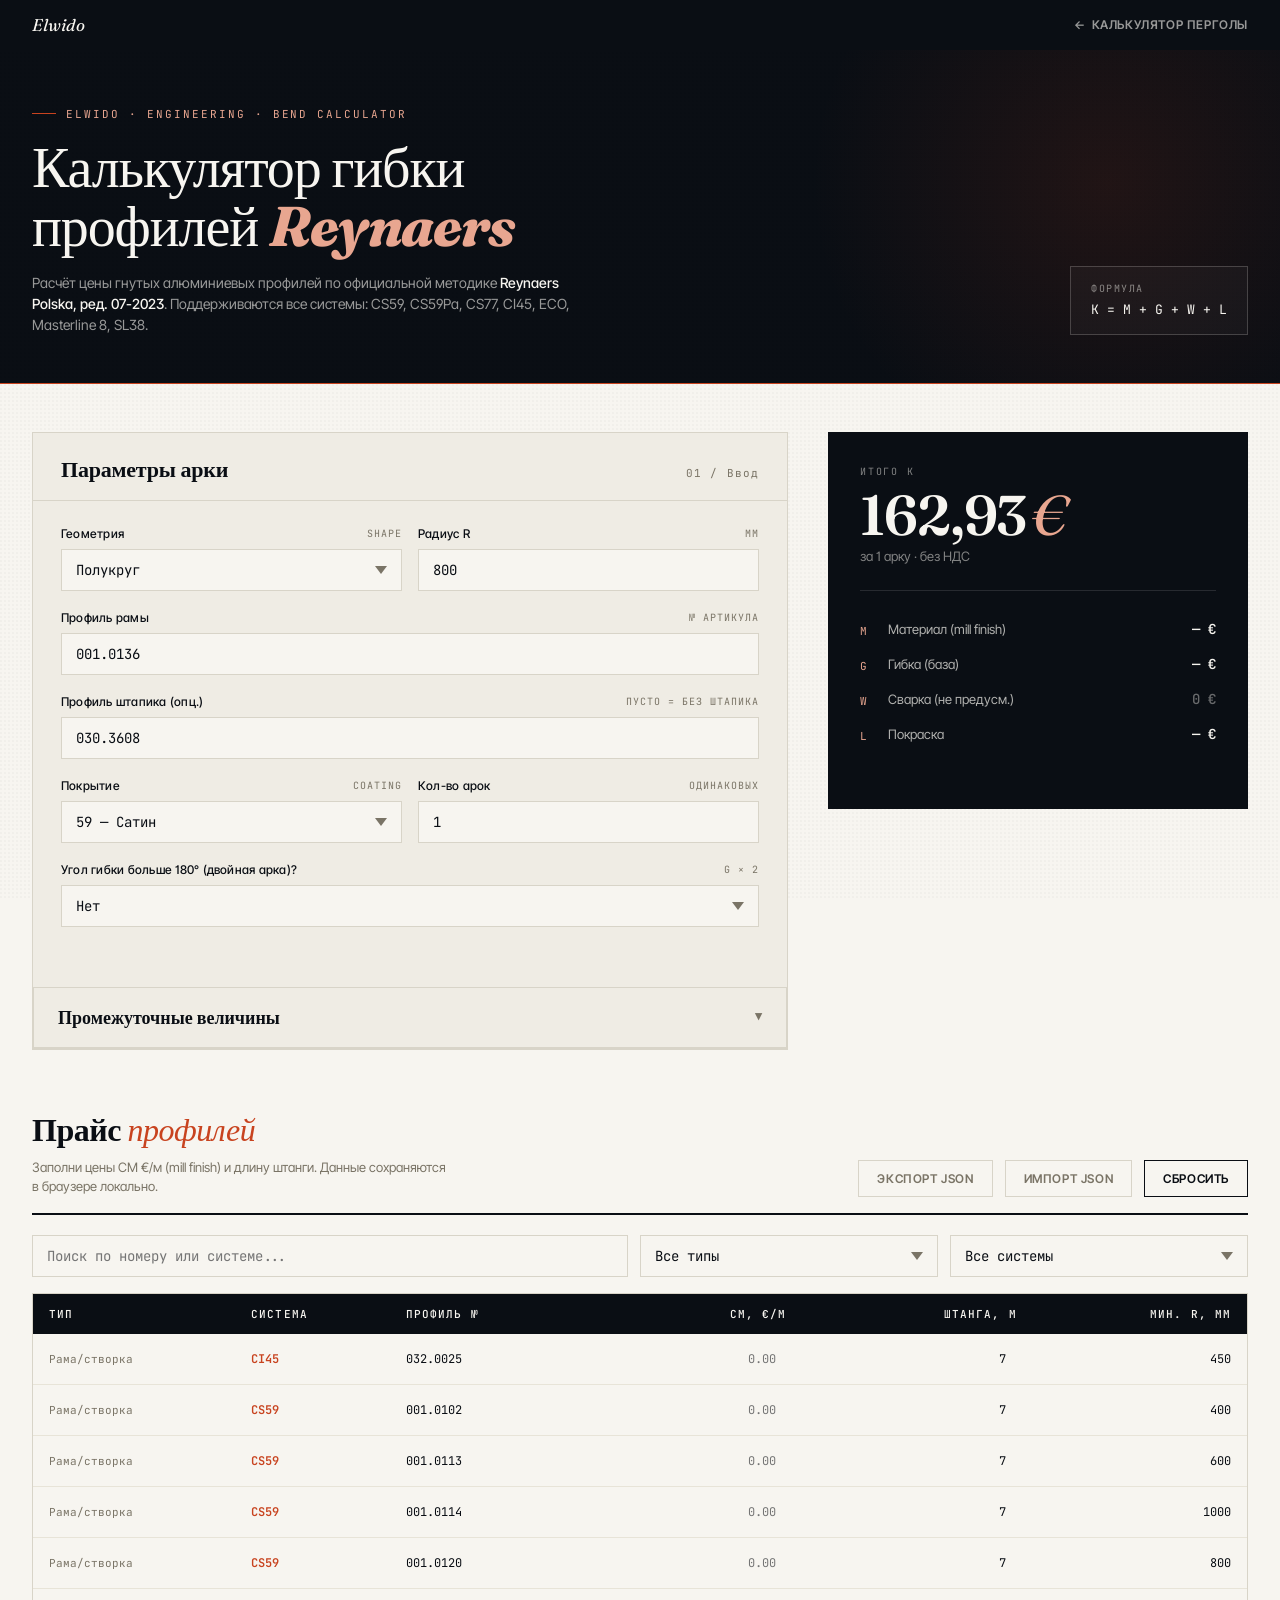
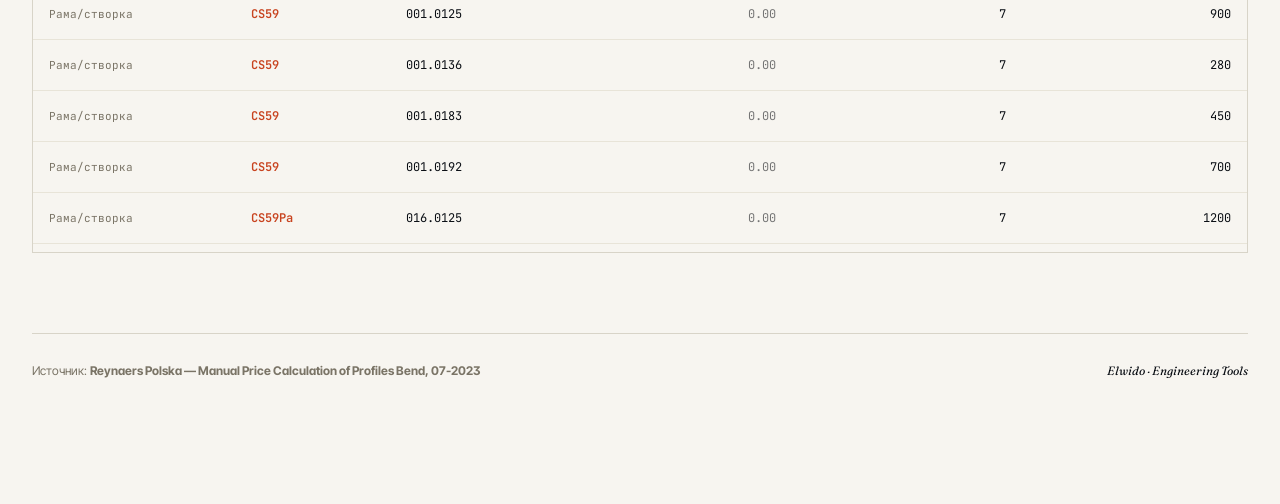
==== commit 72bfa166: "Refactor: clean landing page + separate pergola.html + bending fixes - index.html: now a pure landin" ====
--- a/bending.html
+++ b/bending.html
@@ -498,7 +498,10 @@
     background: transparent;
     text-align: right;
     width: 100px;
-  }
+    -moz-appearance: textfield;
+  }
+  td input[type="number"]::-webkit-outer-spin-button,
+  td input[type="number"]::-webkit-inner-spin-button { -webkit-appearance: none; margin: 0; }
   td input[type="number"]:focus { border-color: var(--accent); background: white; outline: none; }
 
   datalist { display: none; }
@@ -1284,10 +1287,20 @@
   document.getElementById("price-tbody").innerHTML = rows.join("");
 
   document.querySelectorAll("#price-tbody input").forEach(input => {
-    input.addEventListener("input", e => {
-      const num  = e.target.dataset.num;
+    input.addEventListener("change", e => {
+      const num   = e.target.dataset.num;
       const field = e.target.dataset.field;
-      const val  = parseFloat(e.target.value) || 0;
+      const val   = parseFloat(e.target.value) || 0;
+      const label = field === "cm" ? `CM = ${val} €/м` : `Штанга = ${val} м`;
+
+      if (val > 0) {
+        const ok = confirm(`Подтвердите введённое значение:\n\nПрофиль: ${num}\n${label}\n\nСтоимость введена корректно?`);
+        if (!ok) {
+          e.target.value = prices[num]?.[field] || "";
+          return;
+        }
+      }
+
       if (!prices[num]) prices[num] = {};
       prices[num][field] = val;
       savePrices(prices);
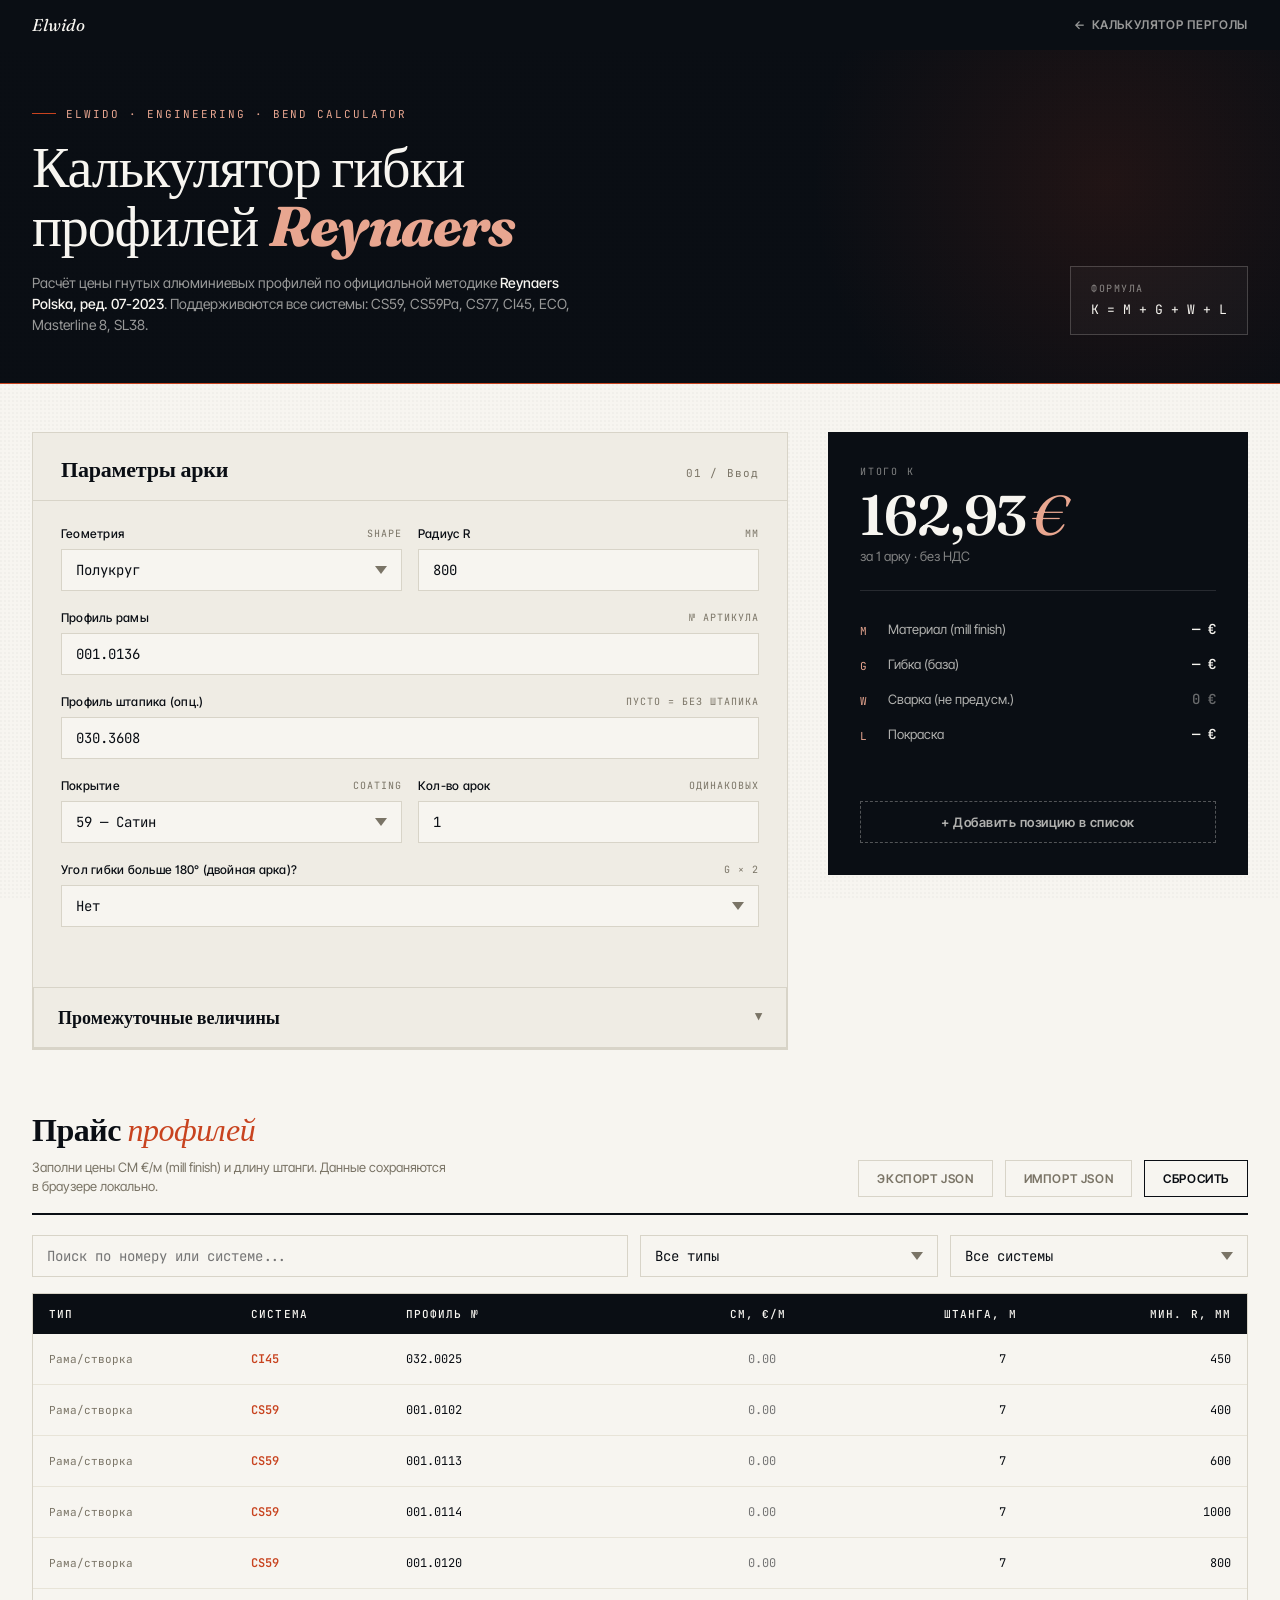
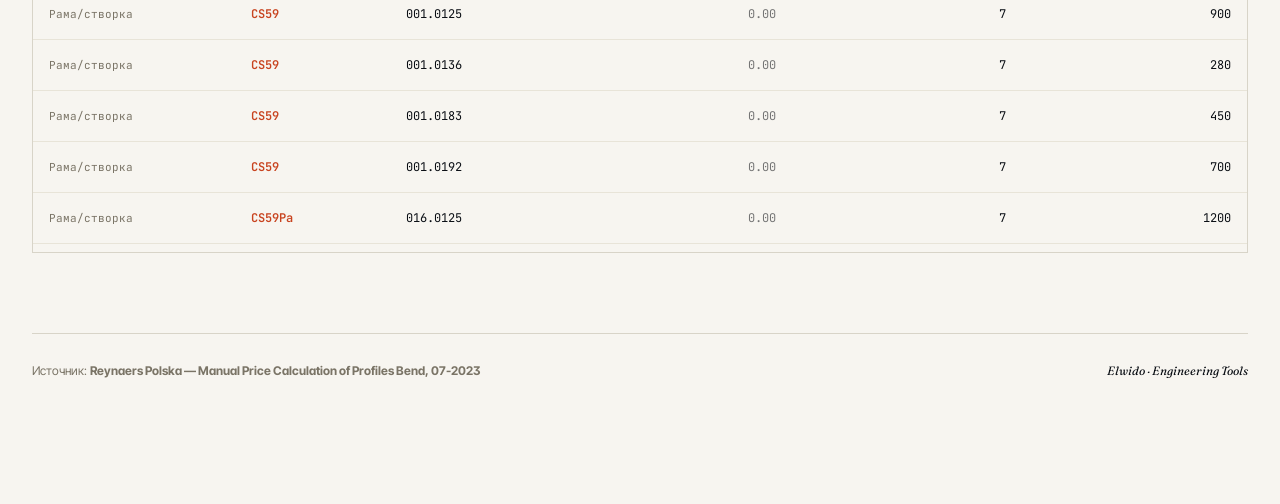
==== commit 10bcab2e: "bending: segment diagram + multi-position list - SVG diagram (arc, chord B, sagitta H, radius R) sho" ====
--- a/bending.html
+++ b/bending.html
@@ -506,6 +506,117 @@
 
   datalist { display: none; }
 
+  /* ── Segment hint diagram ── */
+  .segment-hint {
+    grid-column: 1 / -1;
+    background: var(--paper);
+    border: 1px solid var(--line);
+    padding: 16px 20px;
+    display: flex;
+    gap: 20px;
+    align-items: center;
+  }
+  .segment-hint svg { flex-shrink: 0; }
+  .segment-hint-text { font-size: 12px; color: var(--muted); line-height: 1.8; }
+  .segment-hint-text strong { color: var(--ink); font-weight: 600; }
+  @media (max-width: 600px) {
+    .segment-hint { flex-direction: column; }
+  }
+
+  /* ── Add position button ── */
+  .btn-add-pos {
+    width: 100%;
+    margin-top: 24px;
+    padding: 12px;
+    background: transparent;
+    border: 1.5px dashed rgba(247,245,240,0.3);
+    color: rgba(247,245,240,0.7);
+    font-family: var(--font-body);
+    font-size: 13px;
+    font-weight: 600;
+    letter-spacing: 0.04em;
+    cursor: pointer;
+    transition: border-color 0.15s, color 0.15s;
+  }
+  .btn-add-pos:hover { border-color: var(--accent-soft); color: var(--paper); }
+
+  /* ── Positions section ── */
+  .positions-section { margin-top: 40px; }
+
+  .pos-list { border: 1px solid var(--line); background: var(--paper); }
+
+  .pos-row {
+    display: grid;
+    grid-template-columns: 32px 1fr auto auto;
+    gap: 16px;
+    align-items: center;
+    padding: 14px 20px;
+    border-bottom: 1px solid var(--line-soft);
+    transition: background 0.1s;
+  }
+  .pos-row:last-child { border-bottom: none; }
+  .pos-row:hover { background: var(--paper-warm); }
+
+  .pos-num {
+    font-family: var(--font-mono);
+    font-size: 11px;
+    font-weight: 700;
+    color: var(--muted);
+    text-align: center;
+    background: var(--line-soft);
+    border-radius: 50%;
+    width: 24px;
+    height: 24px;
+    display: grid;
+    place-items: center;
+  }
+  .pos-main {
+    font-size: 13px;
+    font-weight: 600;
+    color: var(--ink);
+    margin-bottom: 2px;
+  }
+  .pos-detail {
+    font-family: var(--font-mono);
+    font-size: 11px;
+    color: var(--muted);
+  }
+  .pos-price {
+    font-family: var(--font-mono);
+    font-size: 14px;
+    font-weight: 700;
+    color: var(--accent);
+    white-space: nowrap;
+  }
+  .pos-actions { display: flex; gap: 6px; }
+  .pos-btn {
+    background: none;
+    border: 1px solid var(--line);
+    padding: 5px 8px;
+    cursor: pointer;
+    font-size: 13px;
+    transition: background 0.12s;
+    border-radius: 4px;
+  }
+  .pos-btn:hover { background: var(--paper-warm); border-color: #bbb; }
+  .pos-btn.delete:hover { background: #fff0ee; border-color: var(--accent); }
+
+  .pos-total-row {
+    display: flex;
+    justify-content: space-between;
+    align-items: center;
+    padding: 14px 20px;
+    background: var(--ink);
+    color: var(--paper);
+    font-size: 14px;
+    font-weight: 600;
+  }
+  .pos-total-sum {
+    font-family: var(--font-mono);
+    font-size: 18px;
+    color: var(--accent-soft);
+  }
+
   /* ── Footer ── */
   footer {
     border-top: 1px solid var(--line);
@@ -602,6 +713,38 @@
               <div class="field">
                 <label>Стрела H <span class="hint">мм · сегмент</span></label>
                 <input type="number" id="sagitta" value="0" min="0" step="10">
+              </div>
+            </div>
+
+            <div class="segment-hint field-full" id="segment-hint" style="display:none">
+              <svg width="180" height="130" viewBox="0 0 180 130" xmlns="http://www.w3.org/2000/svg">
+                <!-- arc -->
+                <path d="M 21 88 A 80 80 0 0 1 159 88" fill="none" stroke="#c8431f" stroke-width="2.5" stroke-linecap="round"/>
+                <!-- chord B -->
+                <line x1="21" y1="88" x2="159" y2="88" stroke="#4a5568" stroke-width="1.5" stroke-dasharray="6,4"/>
+                <!-- sagitta H -->
+                <line x1="90" y1="88" x2="90" y2="10" stroke="#2d5f3f" stroke-width="1.5" stroke-dasharray="6,4"/>
+                <!-- radius R -->
+                <line x1="90" y1="168" x2="159" y2="88" stroke="#7a7466" stroke-width="1" stroke-dasharray="4,4"/>
+                <!-- center point -->
+                <circle cx="90" cy="168" r="3" fill="#7a7466"/>
+                <!-- endpoints -->
+                <circle cx="21" cy="88" r="3" fill="#4a5568"/>
+                <circle cx="159" cy="88" r="3" fill="#4a5568"/>
+                <circle cx="90" cy="10" r="3" fill="#c8431f"/>
+                <!-- midpoint of chord -->
+                <circle cx="90" cy="88" r="3" fill="#2d5f3f"/>
+                <!-- label B -->
+                <text x="90" y="108" text-anchor="middle" font-size="13" font-weight="700" fill="#4a5568" font-family="sans-serif">B</text>
+                <!-- label H -->
+                <text x="104" y="53" text-anchor="start" font-size="13" font-weight="700" fill="#2d5f3f" font-family="sans-serif">H</text>
+                <!-- label R -->
+                <text x="134" y="138" text-anchor="start" font-size="11" fill="#7a7466" font-family="sans-serif">R</text>
+              </svg>
+              <div class="segment-hint-text">
+                <div><strong>B — Хорда</strong> — ширина проёма по прямой (горизонталь)</div>
+                <div><strong>H — Стрела</strong> — высота дуги от хорды до вершины арки</div>
+                <div><strong>R — Радиус</strong> — вычисляется автоматически: R = (B²/4 + H²) / (2H)</div>
               </div>
             </div>
 
@@ -687,10 +830,24 @@
           </div>
 
           <div class="checks" id="checks"></div>
+          <button class="btn-add-pos" onclick="addPosition()">+ Добавить позицию в список</button>
         </div>
       </aside>
 
     </div>
+
+    <!-- СПИСОК ПОЗИЦИЙ -->
+    <section class="positions-section" id="positions-section" style="display:none">
+      <div class="section-head">
+        <div>
+          <h2>Список <em>позиций</em></h2>
+          <p>Добавленные позиции для расчёта заказа. Итог — сумма всех позиций.</p>
+        </div>
+        <button class="btn ghost" onclick="clearPositions()">Очистить список</button>
+      </div>
+      <div class="pos-list" id="pos-list"></div>
+      <div id="pos-total"></div>
+    </section>
 
     <!-- ПРАЙС-РЕДАКТОР -->
     <section class="price-editor">
@@ -1181,6 +1338,99 @@
 }
 
 /* ============================================================================
+   СПИСОК ПОЗИЦИЙ
+   ============================================================================ */
+let positions = [];
+
+function addPosition() {
+  const r = calc();
+  const geometry  = document.getElementById("geometry").value;
+  const R         = parseFloat(document.getElementById("radius").value) || 0;
+  const B         = parseFloat(document.getElementById("chord").value) || 0;
+  const H         = parseFloat(document.getElementById("sagitta").value) || 0;
+  const profFrame = document.getElementById("profile-frame").value.trim();
+  const profBead  = document.getElementById("profile-bead").value.trim();
+  const colorIdx  = parseInt(document.getElementById("color").value);
+  const qty       = Math.max(1, parseInt(document.getElementById("quantity").value) || 1);
+  const bigAngle  = document.getElementById("big-angle").value;
+  const geoLabels = { halfcircle:"Полукруг", circle:"Круг", segment:"Сегмент" };
+
+  positions.push({
+    geometry, R, B, H, profFrame, profBead,
+    colorIdx, qty, bigAngle,
+    K_total: r.K_total,
+    geoLabel: geoLabels[geometry],
+    colorLabel: COLORS[colorIdx][0].split(" — ")[0] || COLORS[colorIdx][0]
+  });
+  renderPositions();
+
+  // Scroll to list
+  document.getElementById("positions-section").scrollIntoView({ behavior: "smooth", block: "start" });
+}
+
+function deletePosition(idx) {
+  positions.splice(idx, 1);
+  renderPositions();
+}
+
+function editPosition(idx) {
+  const p = positions[idx];
+  document.getElementById("geometry").value      = p.geometry;
+  document.getElementById("radius").value        = p.R;
+  document.getElementById("chord").value         = p.B;
+  document.getElementById("sagitta").value       = p.H;
+  document.getElementById("profile-frame").value = p.profFrame;
+  document.getElementById("profile-bead").value  = p.profBead;
+  document.getElementById("color").value         = p.colorIdx;
+  document.getElementById("quantity").value      = p.qty;
+  document.getElementById("big-angle").value     = p.bigAngle;
+  render();
+  window.scrollTo({ top: 0, behavior: "smooth" });
+}
+
+function clearPositions() {
+  if (!confirm("Очистить весь список позиций?")) return;
+  positions = [];
+  renderPositions();
+}
+
+function renderPositions() {
+  const section = document.getElementById("positions-section");
+  const list    = document.getElementById("pos-list");
+  const totalEl = document.getElementById("pos-total");
+
+  if (positions.length === 0) {
+    section.style.display = "none";
+    return;
+  }
+  section.style.display = "block";
+
+  let totalSum = 0;
+  list.innerHTML = positions.map((p, i) => {
+    totalSum += p.K_total || 0;
+    const beadStr = p.profBead ? ` + ${p.profBead}` : "";
+    const segStr  = p.geometry === "segment" ? ` · B=${p.B} мм · H=${p.H} мм` : "";
+    return `<div class="pos-row">
+      <div class="pos-num">${i + 1}</div>
+      <div class="pos-info">
+        <div class="pos-main">${p.geoLabel} · R = ${p.R} мм${segStr}</div>
+        <div class="pos-detail">${p.profFrame}${beadStr} · ${p.colorLabel} · ${p.qty} шт.</div>
+      </div>
+      <div class="pos-price">${fmt(p.K_total)} €</div>
+      <div class="pos-actions">
+        <button class="pos-btn edit"   onclick="editPosition(${i})"   title="Редактировать">✏️</button>
+        <button class="pos-btn delete" onclick="deletePosition(${i})" title="Удалить">🗑</button>
+      </div>
+    </div>`;
+  }).join("");
+
+  totalEl.innerHTML = `<div class="pos-total-row">
+    <span>Итого ${positions.length} позиц.</span>
+    <span class="pos-total-sum">${fmt(totalSum)} €</span>
+  </div>`;
+}
+
+/* ============================================================================
    РЕНДЕРИНГ
    ============================================================================ */
 function fmt(n, dec = 2) {
@@ -1199,8 +1449,9 @@
 function render() {
   const r = calc();
 
-  document.getElementById("segment-fields").style.display =
-    document.getElementById("geometry").value === "segment" ? "grid" : "none";
+  const isSegment = document.getElementById("geometry").value === "segment";
+  document.getElementById("segment-fields").style.display = isSegment ? "grid"  : "none";
+  document.getElementById("segment-hint").style.display   = isSegment ? "flex"  : "none";
 
   document.getElementById("total-value").textContent = fmt(r.K_total);
   document.getElementById("total-arches").textContent = r.qty;
